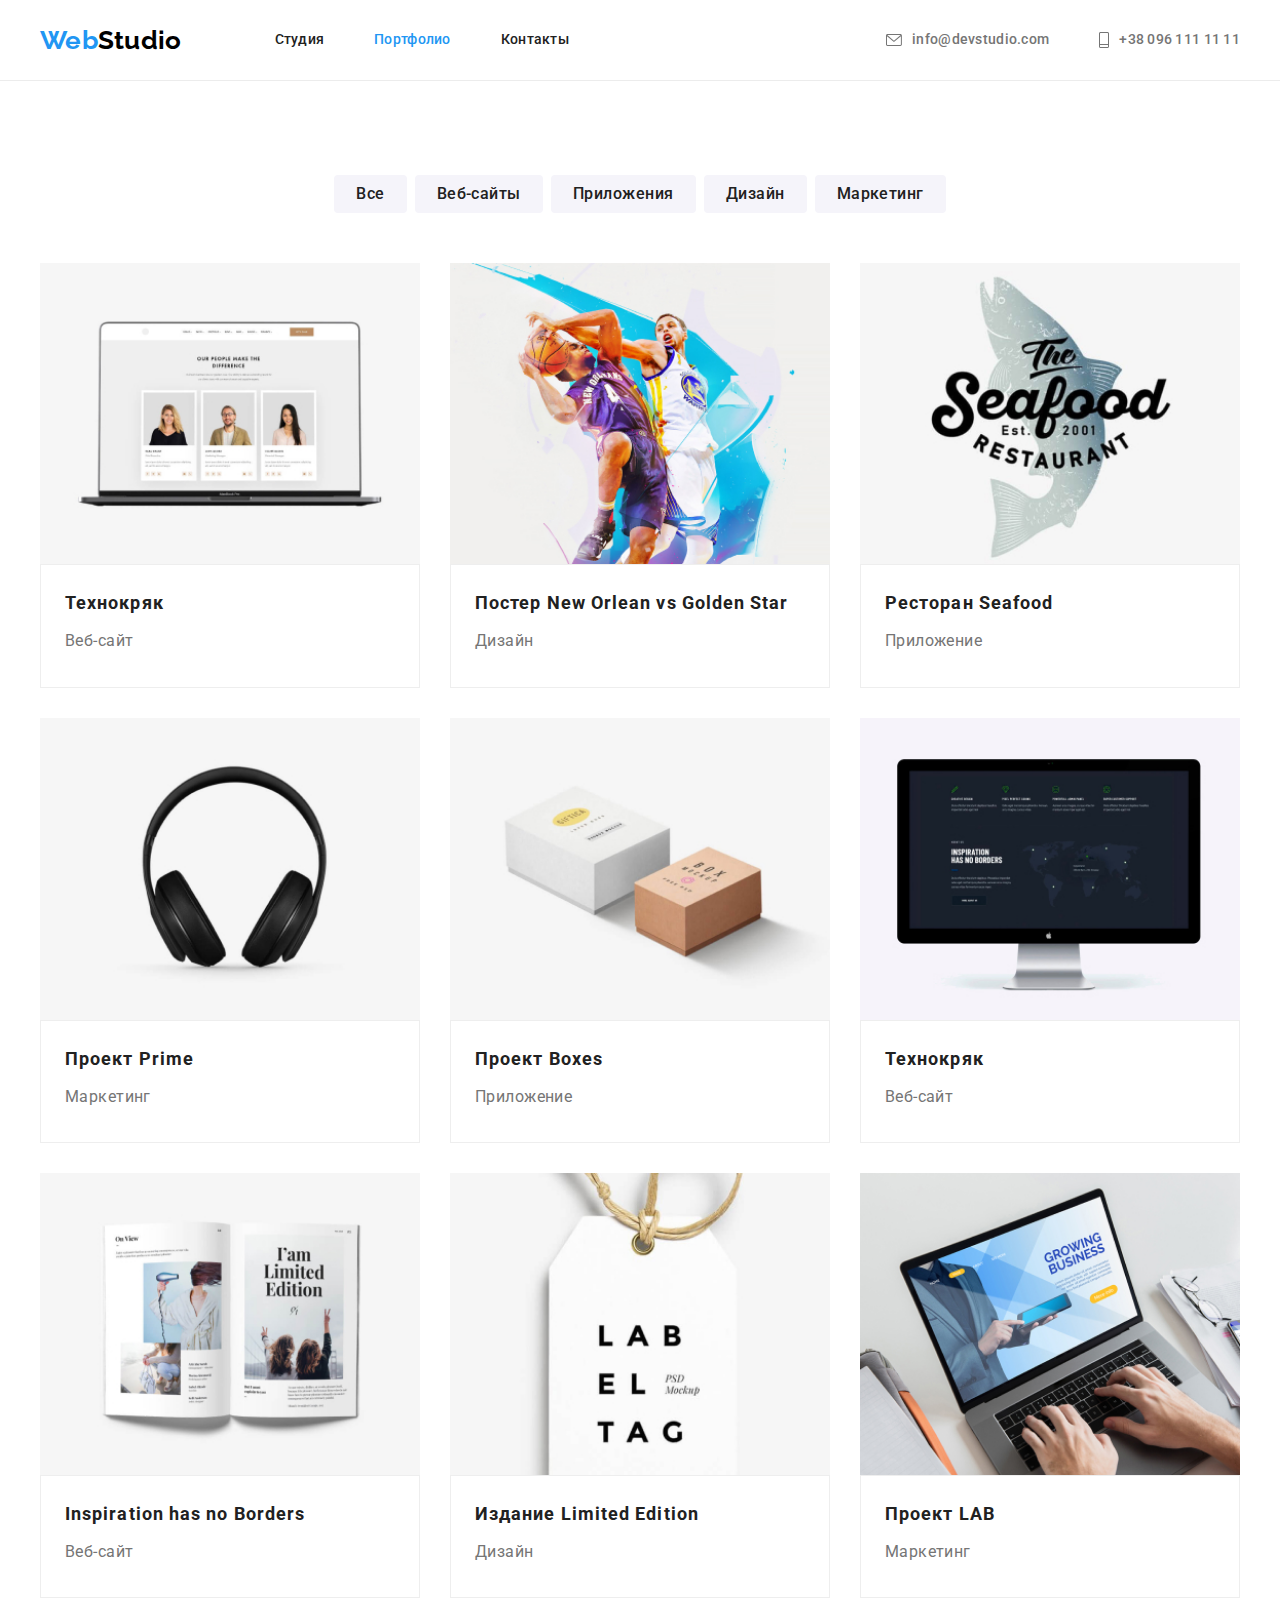
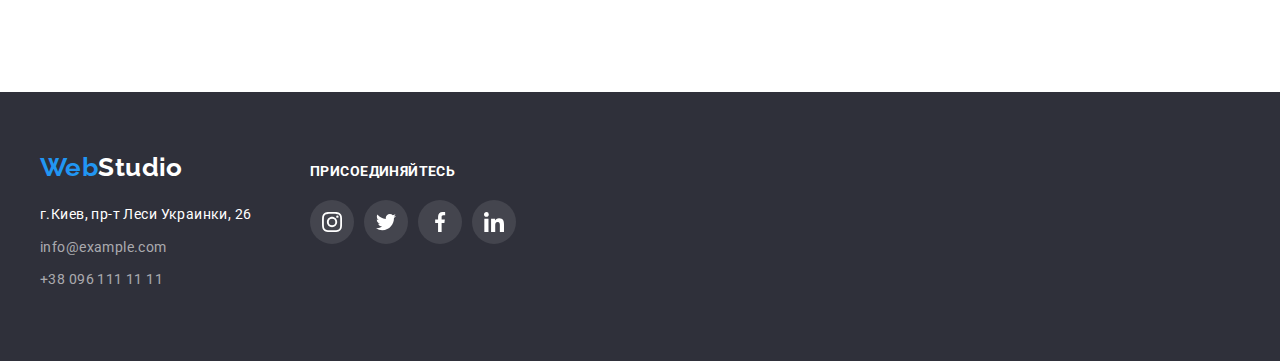
==== portfolio.html @ 2c0ff39b "Initial commit" ====
<!DOCTYPE html>
<html lang="ru">
  <head>
    <meta charset="UTF-8" />
    <meta http-equiv="X-UA-Compatible" content="IE=edge" />
    <meta name="viewport" content="width=device-width, initial-scale=1.0" />
    <title>Document</title>
    <link rel="preconnect" href="https://fonts.googleapis.com">
    <link rel="preconnect" href="https://fonts.gstatic.com" crossorigin>
    <link href="https://fonts.googleapis.com/css2?family=Montserrat:ital,wght@0,400;1,700&family=Raleway:wght@700&family=Roboto:wght@400;500;700;900&display=swap" 
    rel="stylesheet"/>
        <link rel="stylesheet" href="./css/styles.css" />
  </head>
  <body>
    <!--Секція хедер-->
    <header class="header">
      <nav class="container main-nav">
        <a class="header-logo link" href="index.html" lang="ru">
          Web<span class="header-accent link">Studio</span></a>
          <ul class="site-nav list">
            <li class="item">
            <a class="header-link link" href="index.html">Студия</a>
            </li>
            <li class="item"><a  class="header-link link current" href="portfolio.html">Портфолио</a>
            </li>
            <li class="item">
              <a class="header-link link" href="https://github.com/NataliBohat/goit-markup-hw-01.">Контакты</a>
            </li>
        </ul>
        <ul class="auth-nav list">
          <li class="item">
            <a class="header-contact link" href="mailto:info@devstudio.com">
              <svg class="header-contact-icon" width="16" height="12">
              <use href="./img/icons.svg#icon-envelope"></use>
            </svg>
            <span lang="en">info@devstudio.com</span></a>
          </li>
          <li class="item">
            <a class="header-contact link" href="tel:+38 096 111 11 11">
            <svg class="header-contact-icon" width="10" height="16">
              <use href="./img/icons.svg#icon-tel"></use>
            </svg>
            <span lang="en">+38 096 111 11 11</span>
            </a>
          </li>
        </ul>
    </nav>
    </header>
      <main>
        <section class="section">
          <div class="container">
          <h1 hidden>Основна</h1>
          <!-- Rectangle-->
            <ul class="button-item list">
            <li class="button-hero"><button type="button" class="button link">Все</button></li>
            <li class="button-hero"><button type="button" class="button link">Веб-сайты</button></li>
            <li class="button-hero"><button type="button" class="button link">Приложения</button></li>
            <li class="button-hero"><button type="button" class="button link">Дизайн</button></li>
            <li class="button-hero"><button type="button" class="button link">Маркетинг</button></li>
           </ul>
          <!--img-->
            <ul class="feature-list list">
            <li class="flex-element link">
              <a class="feature-img">
            <img src="./img/portfolio img/teh.jpg" alt="tehno" width="370" />
            <div class="feature-title">
              <h2 class="title">Технокряк</h2>
              <p class="uppertitle">Веб-сайт</p>
            </div>
            </a>
          </li>
          <li class="flex-element link">
            <a class="feature-img">
            <img src="./img/portfolio img/poster.jpg" alt="poster" width="370" />
            <div class="feature-title">
            <h2 class="title">Постер New Orlean vs Golden Star</h2>
            <p class="uppertitle">Дизайн</p>
            </div>
            </a>
          </li>
          <li class="flex-element link">
            <a class="feature-img">
            <img src="./img/portfolio img/seafood.jpg" alt="seafood" width="370" />
            <div class="feature-title">
            <h2 class="title">Ресторан Seafood</h2>
            <p class="uppertitle">Приложение</p>
            </div>
          </a>
          </li>
          <li class="flex-element link">
            <a class="feature-img">
            <img src="./img/portfolio img/prime.jpg" alt="prime" width="370" />
            <div class="feature-title">
            <h2 class="title">Проект Prime</h2>
            <p class="uppertitle">Маркетинг</p>
            </div>
            </a>
          </li>
          <li class="flex-element link">
            <a class="feature-img">
            <img src="./img/portfolio img/boxes.jpg" alt="boxes" width="370" />
            <div class="feature-title">
            <h2 class="title">Проект Boxes</h2>
            <p class="uppertitle">Приложение</p>
            </div>
            </a>
          </li>
          <li class="flex-element link">
            <a class="feature-img">
            <img src="./img/portfolio img/borders.jpg" alt="tehno" width="370" />
            <div class="feature-title">
            <h2 class="title">Технокряк</h2>
            <p class="uppertitle">Веб-сайт</p>
            </div>
            </a>
          </li>
          <li class="flex-element link">
            <a class="feature-img">
            <img src="./img/portfolio img/edition.jpg" alt="borders" width="370" />
            <div class="feature-title">
            <h2 class="title">Inspiration has no Borders</h2>
            <p class="uppertitle">Веб-сайт</p>
            </div>
            </a>
          </li>
          <li class="flex-element link">
            <a class="feature-img">
            <img src="./img/portfolio img/lab.jpg" alt="edition" width="370" />
            <div class="feature-title">
            <h2 class="title">Издание Limited Edition</h2>
            <p class="uppertitle">Дизайн</p>
            </div>
            </a>
          </li>
          <li class="flex-element link">
            <a class="feature-img">
            <img src="./img/portfolio img/busines.jpg" alt="lab" width="370" />
            <div class="feature-title">
            <h2 class="title">Проект LAB</h2>
            <p class="uppertitle">Маркетинг</p>
            </div>
            </a>
          </li>
          </ul>
        </div>
       </section>
      </main>
      <footer class="footer">
        <div class="container footer-container"> 
          <div class="footer-container-logo">
            <a
            class="header-logo link"
            href="https://github.com/NataliBohat/goit-markup-hw-01."
            lang="ru"
            >Web<span class="footer-accen link">Studio</span></a>
          <address>
            <ul class="footer-item">
              <li class="footer-list list">
                <a
                  class="footer-nav link"
                  href="https://goo.gl/maps/piqngm7oDQpEDh6u6"
                  target="_blank"
                  rel="noopener noreferrer"
                  >г.Киев, пр-т Леси Украинки, 26</a>
              </li>
              <li class="footer-list list">
                <a class="footer-contact link" href="mailto:info@devstudio.com"
                  >info@example.com</a>
              </li>
              <li class="footer-list list">
                <a class="footer-contact link" href="tel:+38 096 111 11 11"
                  >+38 096 111 11 11</a>
              </li>
            </ul>
          </address>
        </div>
          <div class="footer-container-logo">
           <span class="footer-title"><strong>присоединяйтесь</strong></span>
              <ul class="footer-main list">
                <li class="footer-main-item">
                  <a class="footer-media link"
                          href=""
                          target="_blank"
                          rel="noopeer noreferent"
                          aria-label="instagram">
                          <svg class="footert-media-icon" width="20" height="20">
                            <use href="./img/icons.svg#icon-instagram"></use>
                          </svg>
                        </a>
                </li>
                <li class="footer-main-item">
                  <a class="footer-media link"
                          href=""
                          target="_blank"
                          rel="noopeer noreferent"
                          aria-label="twitter">
                          <svg class="footert-media-icon" width="20" height="20">
                            <use href="./img/icons.svg#icon-twitter"></use>
                          </svg>
                        </a>
                </li>
                <li class="footer-main-item">
                  <a class="footer-media link"
                          href=""
                          target="_blank"
                          rel="noopeer noreferent"
                          aria-label="facebook">
                          <svg class="footert-media-icon" width="20" height="20">
                            <use href="./img/icons.svg#icon-facebook"></use>
                          </svg>
                        </a>
                </li>
                <li class="footer-main-item">
                  <a class="footer-media link"
                          href=""
                          target="_blank"
                          rel="noopeer noreferent"
                          aria-label="linkedin">
                          <svg class="footert-media-icon" width="20" height="20">
                            <use href="./img/icons.svg#icon-linkedin"></use>
                          </svg>
                        </a>
                </li>
              </ul>
            </div>
        </div>
      </footer>
  </body>
---- css/styles.css ----
:root {
  --primary-text-color: #212121;
  --secondary-text-color: #757575;
  --acsent-text-color: #2196f3;
  --slogan-text-color: #ffffff;
  --page-color: #2f303a;
  --aside-text-color: #e5e5e5;
  --box-color: #f5f4fa;
  --subtitle-text-color: #000000;
  --contact-text-color: rgba(255, 255, 255, 0.6);
  --title-hover-color: #188CE8;
  --fetcher-title-color: #EEEEEE;
  --header-border-colors: #ECECEC;
  --client-title-colors: #AFB1B8;
}
body {
  margin: 0;
  font-family: Roboto, sans-serif;
  font-size: 14px;
  background-color: var(--slogan-text-color);
  color: var(--primary-text-color);
  letter-spacing: 0.03em;
}
h1,
h2,
h3,
p,
ul{
  margin: 0;
  padding: 0;
}
img {
  display: block;
  width: 100%;
  height: auto;
}
.list {
  padding: 0;
  margin: 0;
  list-style: none;
}
.container{
  width: 1200px;
  padding-left: 15px;
  padding-right:  15px;
  margin-left: auto;
  margin-right: auto;
}
.section{
  padding-top: 94px;
  padding-bottom: 94px;
}
.main-nav{
  display: flex;
  align-items: center;
}
.link {
  text-decoration: none;
}

/*Секція хедер*/
.header {
  font-weight: 500;
  line-height: 1.14;
  letter-spacing: 0.02em;
  border-bottom: 1px solid var(--header-border-colors);
}
.site-nav{
display: flex;
margin-left: 93px;
}
.site-nav .item + .item{
  margin-left: 50px;
}
.header-link {
  display: block;
  padding-top: 32px;
  padding-bottom: 32px;
  font-weight: 500;
  font-size: 14px;
  line-height: 1.14;
  letter-spacing: 0.02em;
  color: var(--primary-text-color);
}
.current {
  color: var(--acsent-text-color);
}
.header-logo {
  font-family: "Raleway", sans-serif;
  font-weight: 700;
  font-size: 26px;
  line-height: 1.19;
  color: var(--acsent-text-color);
}
.header-link:hover,
.header-link:focus {
  color: var(--acsent-text-color);
}
.auth-nav{
  display: flex;
  margin-left: auto;
}
.auth-nav .item + .item{
  margin-left: 50px;
}
.item:hover,
.item:focus{
color: var(--acsent-text-color);
}

.header-contact {
  color: var(--secondary-text-color);
  display: flex;
  align-items: center;
}
.header-contact:hover,
.header-contact:focus {
  color: currentColor;
}
.header-accent {
  color: var(--subtitle-text-color);
}
/*icon*/
.header-contact-icon{
  display: inline-block;
  margin-right: 10px;
  background-size: contain;
  fill: currentColor; 
}
.header-contact-icon:hover,
.header-contact-icon:focus{
  fill: currentColor;
} 
/* герой*/
.hero {
padding: 200px 0;
max-width: 1600px;
height: 600px;
margin-left: auto;
margin-right: auto;
background-image:linear-gradient(rgba(47, 48, 58, 0.4), rgba(47, 48, 58, 0.4)),
 url(../img/icon/Img.jpg);
background-repeat: no-repeat;
background-position: center;
background-size: auto auto;
background-color: var(--page-color);
}
.container-hero{
  margin-left: auto;
  margin-right: auto;
  width: 700px;
  text-align: center;
}
.hero-title {
margin-bottom: 40px;
text-transform: uppercase;

font-weight: 900;
font-size: 44px;
line-height: 1.34;
letter-spacing: 0.06em;
color: var(--slogan-text-color);
}
.hero-button {
  padding: 10px 32px;
  border: none;
  border-radius: 4px;

font-family: "Roboto";
font-weight: 700;
font-size: 16px;
line-height: 1.9;
letter-spacing: 0.06em;
text-decoration: none;
text-align: center;
cursor: pointer;
color: var(--slogan-text-color);
background-color: var(--acsent-text-color);
}

.hero-button:hover,
.hero-button:focus {
background-color: var(--title-hover-color);
}
/*Секція про нас*/
.main {
padding-top: 0;
}
.content-main{
  display: flex;
  align-items: center;
}
.content-main .content-item{
   width: 270px;
}
.content-main .content-item + .content-item{
  margin-left: 30px;
}
.content-title {
  margin-top: 10px;
  line-height: 1.7;
  color: var(--secondary-text-color);
}
.content-heading {
  margin-top: 0;
  margin-bottom: 0;
  font-weight: 700;
  font-size: 14px;
  line-height: 1.14;
  letter-spacing: 0.03em;
  text-transform: uppercase;
  color: var(--primary-text-color);
}
/*icon*/
.content-media{
  display: flex;
  width: 270px;
  height: 120px;
  margin-bottom: 30px;
  align-items: center;
  justify-content: center;
  background-size: contain;
  color: var(--primary-text-color);
  background-color: var(--box-color);
}
.content-item:not(:last-child){
  margin-right: 30px;
}
 /*Чем мы занимаемся*/
.main-title {
  margin-bottom: 50px;
  font-weight: 700;
  font-size: 36px;
  line-height: 1.16;
  text-align: center;
  color: var(--primary-text-color);
}
.title-item{
  display: flex;
  align-items: center;
}
.title-img{
  width: 370px;
  margin-right:auto;
}
.title-item .title-img + .title-img{
  margin-left: 30px
}
/*Наша команда*/
.user {
  background: var(--box-color);
}
.user-item{
  display: flex;
  align-items: center;
}
.user-item .user-list-itm + .user-list-itm{
  margin-left: 30px;
}
.user-list-itm {
  text-align: center;
  width: 270px;
  margin-right: auto;
  background: var(--slogan-text-color);
  box-shadow: 0px 1px 3px rgba(0, 0, 0, 0.12), 0px 1px 1px rgba(0, 0, 0, 0.14), 0px 2px 1px rgba(0, 0, 0, 0.2);
  border-radius: 0px 0px 4px 4px;
}
.user-title {
  font-style: normal;
  font-weight: 500;
  font-size: 16px;
  line-height: 1.2;
  letter-spacing: 0.03em;
  color: var(--primary-text-color);
}
.uppertitle {
  margin-top: 10px;
  margin-bottom: 16px;
  font-size: 16px;
  line-height: 1.2;
  color: var(--secondary-text-color);
}
.main-user{
  padding-top: 30px;
  padding-bottom: 30px;
}
/* оформлення іконок */
.social-media{
  display: flex;
  justify-content: center;
}
.social-media-item:not(:last-child){
  margin-right: 10px;
}
.social-media-link{
  display: flex;
  align-items: center;
  justify-content: center;
  width: 44px;
  height: 44px;
  color: var(--client-title-colors);
  background-color: var(--slogan-text-color);
  border-radius: 50%;
}
.social-media-link:hover,
.social-media-link:focus{
  color: var(--slogan-text-color);
  background-color: var(--acsent-text-color);
}
.social-media-icon{
  fill: currentColor;
}
  /*feature*/
.feature-list{
  display: flex;
  flex-wrap: wrap;
}
.feature-list > .flex-element {
  margin-right: 30px;
  flex-basis: calc((100% - 60px) /3);
  margin-bottom: 30px;
}
.flex-element:nth-child(3n + 3){
  margin-right: 0;
}
.flex-element:nth-last-child(-n + 3){
  margin-bottom: 0;
} 
.feature-img{
  display: block;
}
.feature-img:hover,
.feature-img:focus{
  box-shadow: 0px 1px 1px rgba(0, 0, 0, 0.12), 0px 4px 4px rgba(0, 0, 0, 0.06), 1px 4px 6px rgba(0, 0, 0, 0.16);;
} 
.feature-title{
  padding: 20px 24px;
  border-width: 0 110px 370px;
  border: 1px solid var(--fetcher-title-color);
}
/*клиенты*/
.client-main{
  display: flex;
  justify-content: center;
}
.client-title{
font-weight: 700;
font-size: 36px;
line-height: 1.16;
text-align: center;
letter-spacing: 0.03em;
margin-bottom: 50px;
color: var(--primary-text-color);
}
.client-item:not(:last-child){
  margin-right: 30px;
}
.client-media{
  display: flex;
  width: 170px;
  height: 92px;
  align-items: center;
  justify-content: center;
  border-radius: 4px;
  box-sizing: border-box;
  fill: var(--client-title-colors);
  outline: 1px solid var(--client-title-colors);
}
.client-media:hover,
.client-media:focus{
  fill: var(--acsent-text-color);
  outline: 1px solid var(--acsent-text-color) ;
}

/*Footer*/
.footer {
  display: flex;
  padding-top: 60px;
  padding-bottom: 60px;
  background: var(--page-color);
}

.footer-nav {
  font-style: normal;
  line-height: 1.7;
  color: var(--slogan-text-color);
}
.footer-item{
  margin-top: 20px;
}
.footer-list:nth-child(-n + 3){
  margin-bottom: 9px;
}
.footer-contact {
  font-style: normal;
  font-size: 14px;
  line-height: 1.7;
  margin-top: 9px;
  margin-bottom: 9px;
  color: var(--contact-text-color);
}
.footer-accen {
  color: var(--slogan-text-color);
}
/*присоединяйтесь*/
.footer-container{
  display: flex;
  flex-wrap: wrap;
  align-items: baseline;
}
.footer-title{
  font-size: 14px;
  line-height: 1.14;
  letter-spacing: 0.03em;
  text-transform: uppercase;
  margin-bottom: 20px;
  color: var(--slogan-text-color) ;
}
.footer-main{
  display: flex;
  margin-top: 20px;
}
.footer-main-item:not(:last-child){
  margin-right: 10px;
}
.footer-media{
  display: flex;
  align-items: center;
  justify-content: center;
  width: 44px;
  height: 44px;
  fill:var(--slogan-text-color);
  background-color: rgba(255, 255, 255, 0.1);
  border-radius: 50%;
}
.footer-media:hover,
.footer-media:focus{
  background-color: var(--acsent-text-color);
}

.footer-container-logo {
  width: 270px;
}

.button {
  padding: 6px 22px;
  border: none;
  border-radius: 4px;
  font-family: inherit;
  font-weight: 500;
  font-size: 16px;
  line-height: 1.6;
  text-align: center;
  letter-spacing: 0.03em;
  
  color: var(--primary-text-color);
  background-color: var(--box-color);

  cursor: pointer;
}
.button-item{
  display: flex;
  justify-content: center;
  margin-left: auto;
  padding-bottom: 50px;
}
.button-hero{
  text-align: center;
}
.button-item .button-hero + .button-hero{
  margin-left: 8px; 
}
.button:hover,
.button:focus {
  background-color: var(--acsent-text-color);
  color: var(--slogan-text-color);
  box-shadow: 0px 3px 1px rgba(0, 0, 0, 0.1), 0px 1px 2px rgba(0, 0, 0, 0.08), 0px 2px 2px rgba(0, 0, 0, 0.12);
}

/* img */
.title {
  font-family: "Roboto";
  font-style: normal;
  font-weight: 700;
  font-size: 18px;
  line-height: 2;
  letter-spacing: 0.06em;
  color: var(--primary-text-color);
}
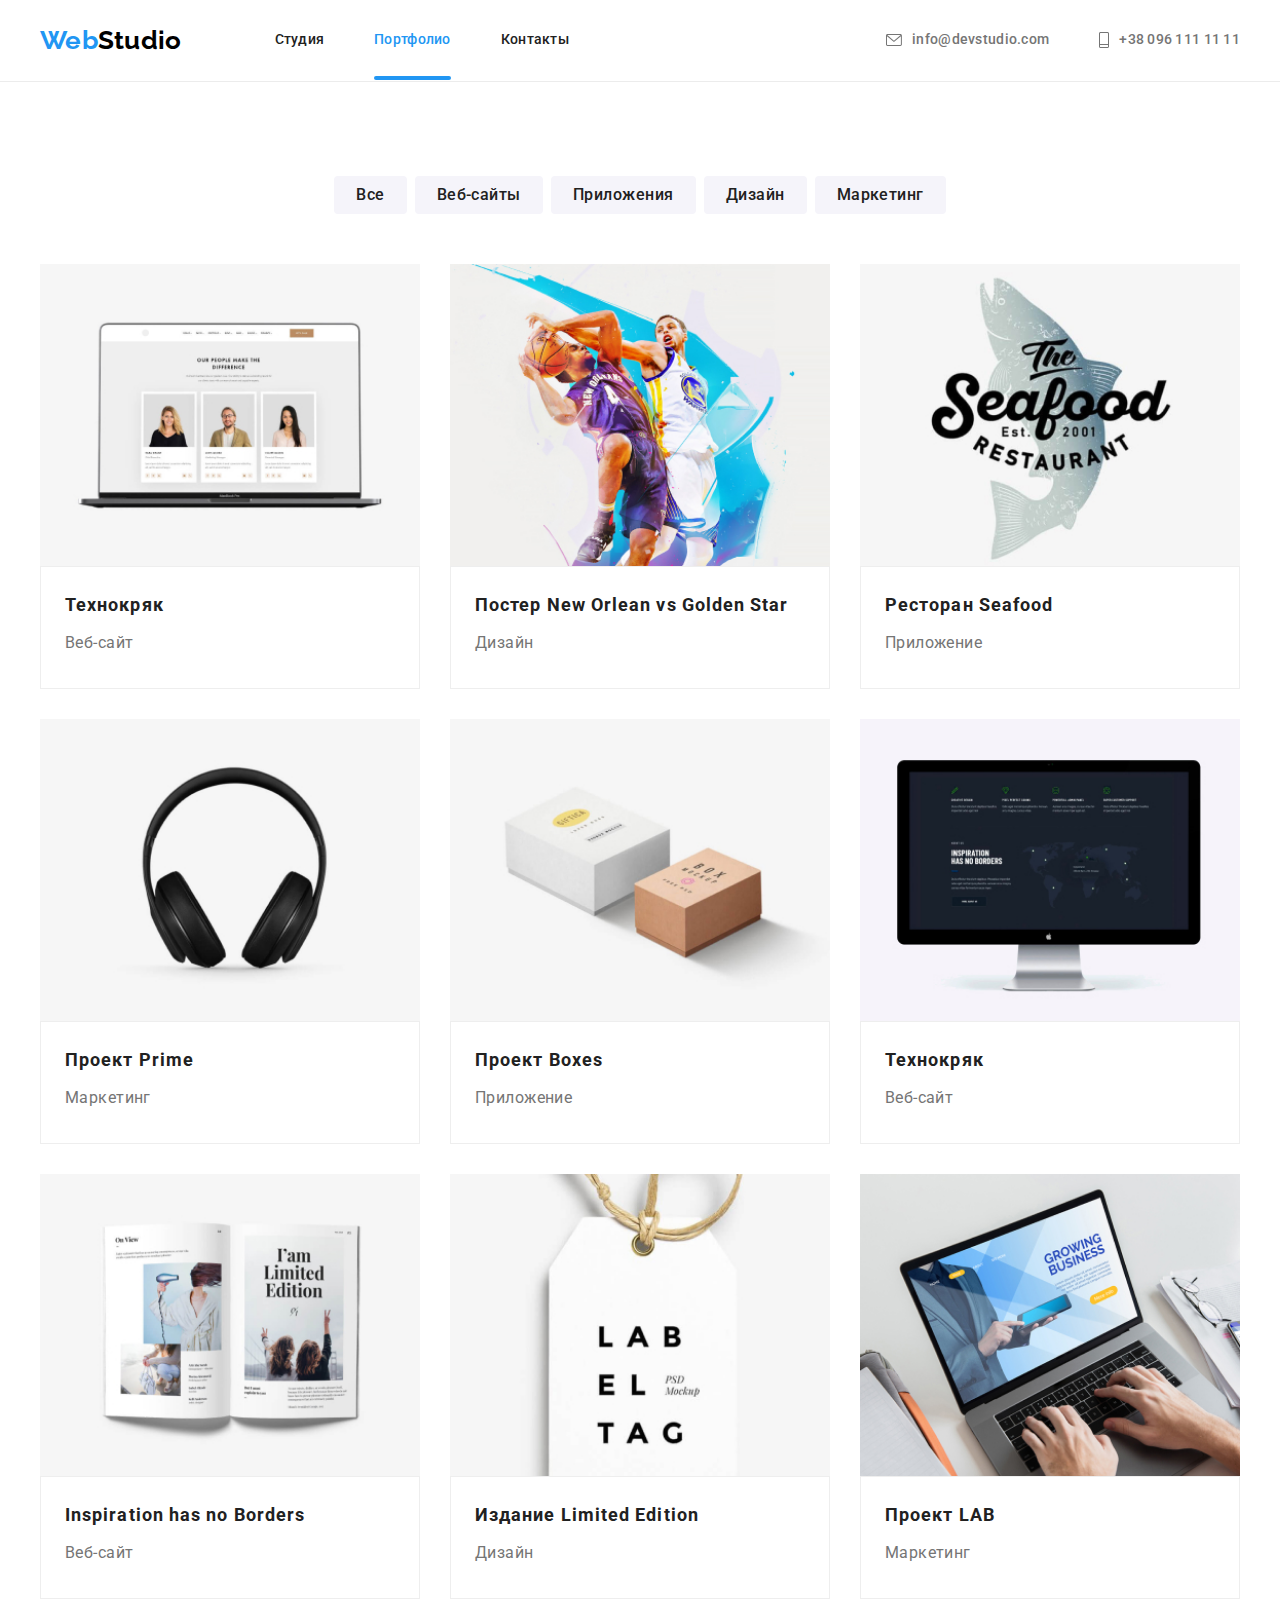
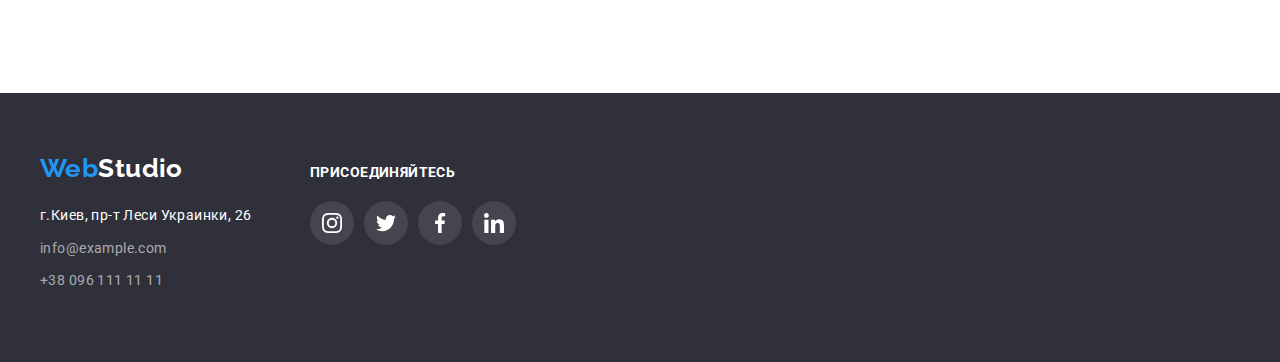
==== commit 0dee14aa: "модальне вікно" ====
--- a/portfolio.html
+++ b/portfolio.html
@@ -60,15 +60,15 @@
            </ul>
           <!--img-->
             <ul class="feature-list list">
-            <li class="flex-element link">
-              <a class="feature-img">
-            <img src="./img/portfolio img/teh.jpg" alt="tehno" width="370" />
-            <div class="feature-title">
-              <h2 class="title">Технокряк</h2>
-              <p class="uppertitle">Веб-сайт</p>
-            </div>
-            </a>
-          </li>
+                <li class="flex-element link">
+                  <a class="feature-img">
+                  <img src="./img/portfolio img/teh.jpg" alt="tehno" width="370" />
+                <div class="feature-title">
+                  <h2 class="title">Технокряк</h2>
+                  <p class="uppertitle">Веб-сайт</p>
+                </div>
+                  </a>
+              </li>
           <li class="flex-element link">
             <a class="feature-img">
             <img src="./img/portfolio img/poster.jpg" alt="poster" width="370" />
--- a/css/styles.css
+++ b/css/styles.css
@@ -13,6 +13,11 @@
   --header-border-colors: #ECECEC;
   --client-title-colors: #AFB1B8;
 }
+/* 
+*{
+  outline: 1px solid red;
+} */
+
 body {
   margin: 0;
   font-family: Roboto, sans-serif;
@@ -57,9 +62,59 @@
 .link {
   text-decoration: none;
 }
+/*модальне вікно*/
+.backdrop{
+  position: fixed;
+  top:0;
+  left:0;
+
+  width: 100%;
+  height: 100%;
+  background-color: rgba(0, 0, 0, 0.2);
+  
+  opacity: 1;
+  transition: opacity 250ms cubic-bezier(0.4, 0, 0.2, 1);
+}
+.backdrop.is-hidden{
+  opacity: 0;
+  pointer-events: none;
+}
+.backdrop.is-hidden .modal{
+  transform: translate(-50%, -50%) scale(0.9);
+}
+.modal{
+  position: absolute;
+  top: 50%;
+  left: 50%;
+
+  min-height: 581px;
+  min-width: 528px;
+
+  transform: translate(-50%, -50%) scale(1);
+  transition: transform 250ms cubic-bezier(0.4, 0, 0.2, 1);
+
+  background-color: var(--slogan-text-color);
+}
+.button-close{
+  position: absolute;
+  right: 8px;
+  top: 8px;
+
+  display: flex;
+  align-items: center;
+  justify-content: center;
+  width: 30px;
+  height: 30px;
+
+  border-radius: 50%;
+  border: 1px solid rgba(0, 0, 0, 0.1);
+
+  background-color: var(--slogan-text-color);
+}
 
 /*Секція хедер*/
 .header {
+  min-height: 81px;
   font-weight: 500;
   line-height: 1.14;
   letter-spacing: 0.02em;
@@ -72,8 +127,9 @@
 .site-nav .item + .item{
   margin-left: 50px;
 }
-.header-link {
+.header-link{
   display: block;
+  position: relative;
   padding-top: 32px;
   padding-bottom: 32px;
   font-weight: 500;
@@ -82,9 +138,22 @@
   letter-spacing: 0.02em;
   color: var(--primary-text-color);
 }
-.current {
+.current::after {
+  position: absolute;
+  bottom: 0;
+
+  display: block;
+  width: 100%;
+  height: 4px;
+
+  content: "";
+
+  border-radius: 2px;
+  background-color: var(--acsent-text-color);
+}
+ .current {
   color: var(--acsent-text-color);
-}
+} 
 .header-logo {
   font-family: "Raleway", sans-serif;
   font-weight: 700;
@@ -243,7 +312,39 @@
   width: 370px;
   margin-right:auto;
 }
-.title-item .title-img + .title-img{
+.title-thumb{
+  position: relative;
+}
+.title-thumb::before{
+display: inline-block;
+position: absolute;
+content: "";
+width: 370px;
+height: 70px;
+bottom: 0;
+left: 0;
+background-color: rgba(47, 48, 58, 0.8);
+opacity: 1;
+}
+/* .title-thumb:hover::before{
+  opacity: 1;
+}  */
+.main-action{
+  position: absolute;
+  bottom: 27px;
+  left: 82px;;
+  display: flex;
+
+ font-weight: 700;
+ font-size: 14px;
+ line-height: 1.14;
+ text-align: center;
+ letter-spacing: 0.03em;
+ text-transform: uppercase;
+
+ color: var(--slogan-text-color);
+}
+.title-item .title-thumb + .title-thumb{
   margin-left: 30px
 }
 /*Наша команда*/
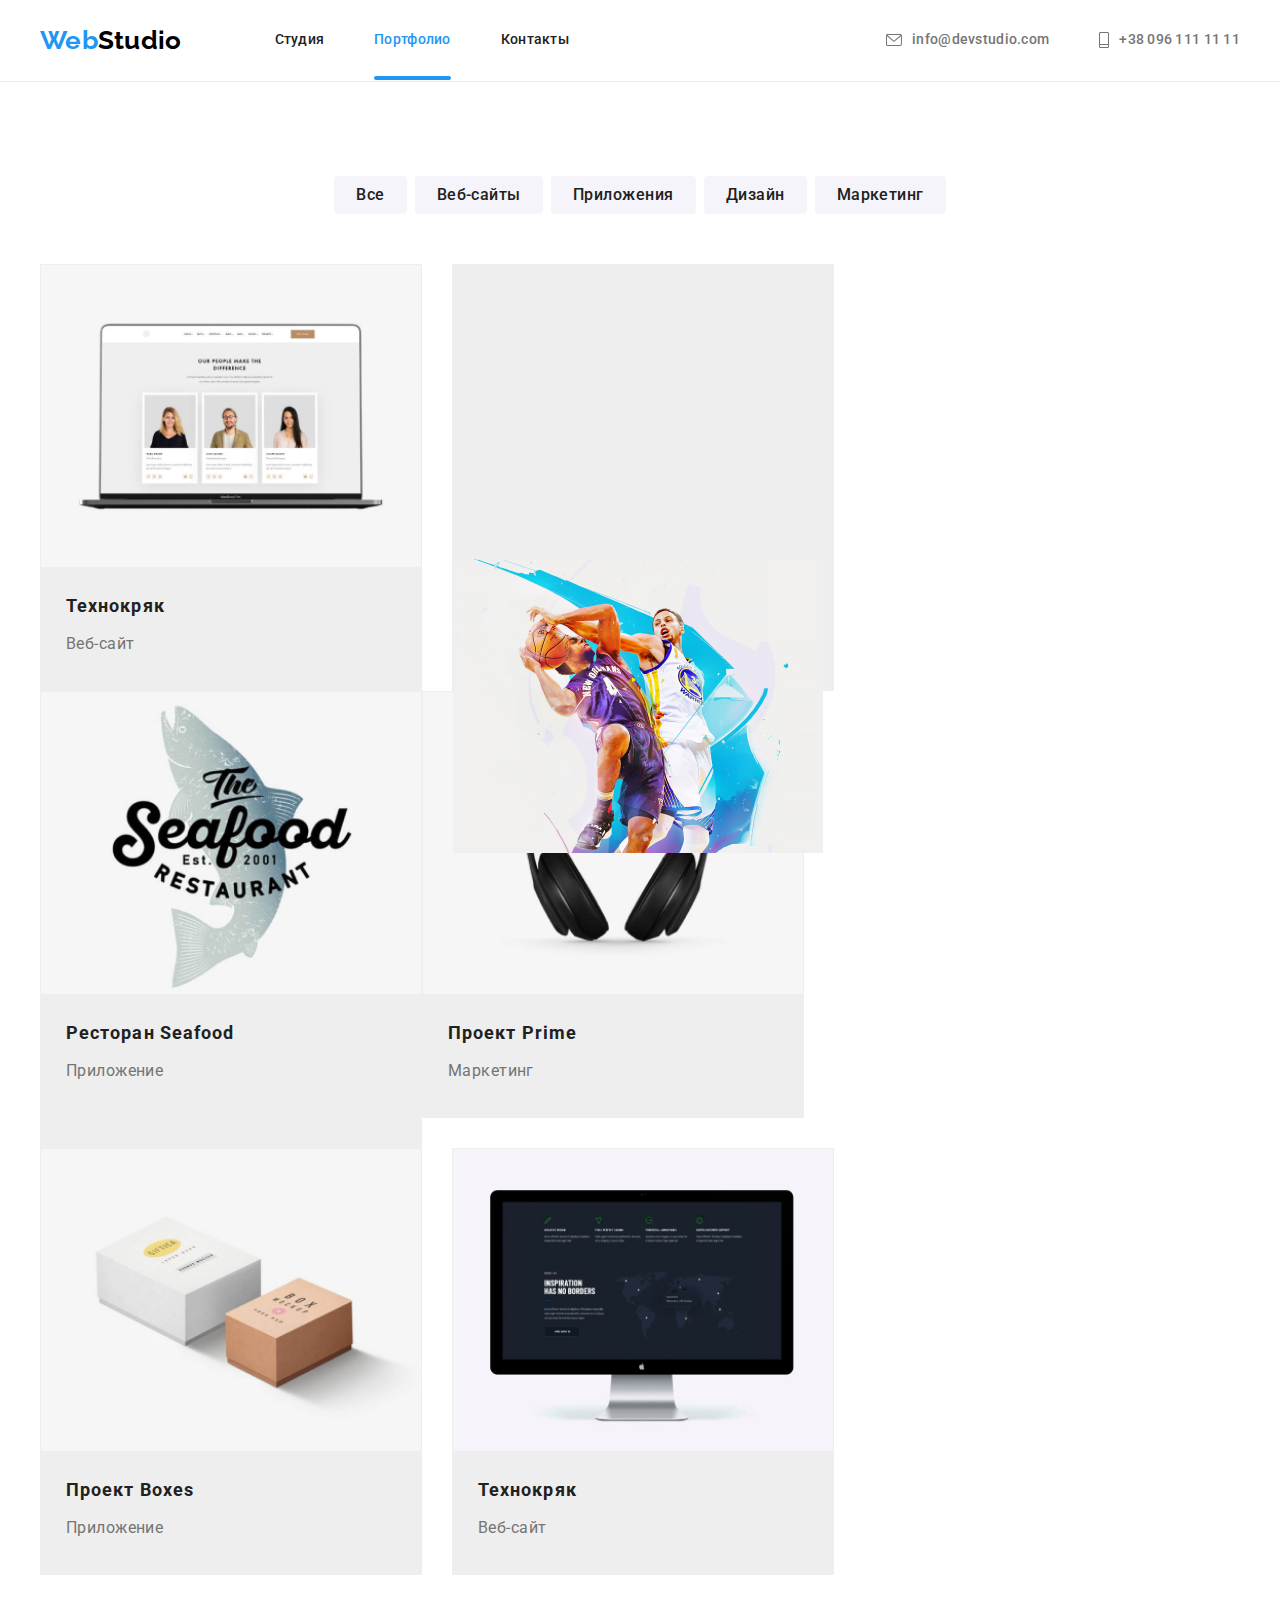
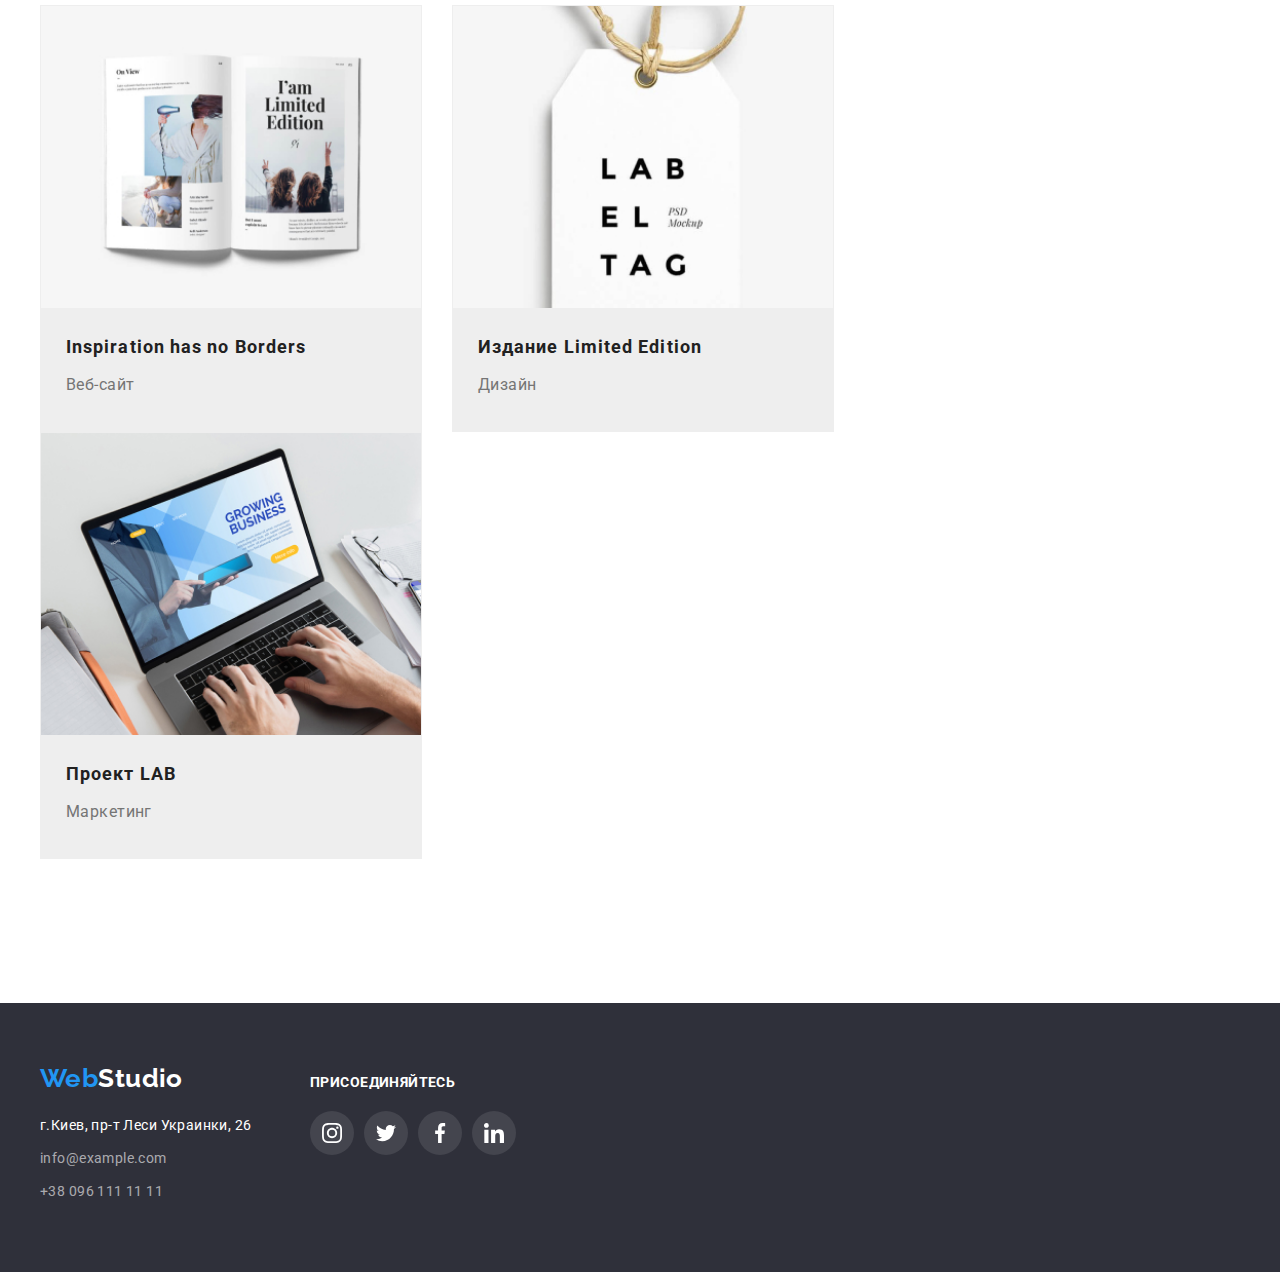
==== commit 683491e0: "портфоліо" ====
--- a/portfolio.html
+++ b/portfolio.html
@@ -69,15 +69,21 @@
                 </div>
                   </a>
               </li>
-          <li class="flex-element link">
-            <a class="feature-img">
-            <img src="./img/portfolio img/poster.jpg" alt="poster" width="370" />
-            <div class="feature-title">
-            <h2 class="title">Постер New Orlean vs Golden Star</h2>
-            <p class="uppertitle">Дизайн</p>
-            </div>
-            </a>
-          </li>
+                <li class="flex-element link">
+                <a class="feature-img">
+                    <div class="feature-overlay">
+                      <p class="feature-tim">Ресурс предлагает комплексные предложения с разным уровнем функционала и сервисов. 
+                        Все это позволит посетителю получить исчерпывающие сведения о компании или частном лице.
+                      </p>
+                    <img src="./img/portfolio img/poster.jpg" alt="poster" width="370" />
+              
+                   </div>
+                <div class="feature-title">
+                <h2 class="title">Постер New Orlean vs Golden Star</h2>
+                <p class="uppertitle">Дизайн</p>
+                </div>
+                </a>
+              </li>
           <li class="flex-element link">
             <a class="feature-img">
             <img src="./img/portfolio img/seafood.jpg" alt="seafood" width="370" />
--- a/css/styles.css
+++ b/css/styles.css
@@ -71,7 +71,7 @@
   width: 100%;
   height: 100%;
   background-color: rgba(0, 0, 0, 0.2);
-  
+
   opacity: 1;
   transition: opacity 250ms cubic-bezier(0.4, 0, 0.2, 1);
 }
@@ -415,6 +415,8 @@
 .feature-list{
   display: flex;
   flex-wrap: wrap;
+  
+  margin-bottom: 50px;
 }
 .feature-list > .flex-element {
   margin-right: 30px;
@@ -438,6 +440,75 @@
   padding: 20px 24px;
   border-width: 0 110px 370px;
   border: 1px solid var(--fetcher-title-color);
+}
+
+.flex-element {
+  display: block;
+  background-color: #EEEEEE;
+  border: 1px solid #EEEEEE;
+}
+      
+.flex-element:nth-child(3n) {
+  margin-right: 0px;
+}
+.flex-element:nth-child(-n+3) {
+  margin-bottom: 0px;
+}
+.feature-img {
+  display: block;
+  text-decoration: none;
+
+  transition-property: box-shadow;
+  transition-duration: 250ms;
+  transition-timing-function: cubic-bezier(0.4, 0, 0.2, 1);
+
+  color: var(--primary-text-color);
+ }
+.feature-img:hover, 
+.feature-img:focus {
+  box-shadow: 0px 1px 1px rgba(0, 0, 0, 0.12), 0px 4px 4px rgba(0, 0, 0, 0.06), 1px 4px 6px rgba(0, 0, 0, 0.16);
+}
+.feature-img:hover .feature-tim,
+.feature-img:focus .feature-tim{
+transform: translateY(0%);
+}
+.feature-overlay{
+  position: relative;
+  overflow: hidden;
+  top: 0;
+  left: 0;
+
+  width: 370px;
+  height: 294px;
+
+  transform: translateY(100%);
+  transition: transform 250ms cubic-bezier(0.4, 0, 0.2, 1);
+  background-color: tomato;
+}
+.feature-tim{
+  position: absolute;
+  width: 322px;
+  height: 168px;
+  top: 0;
+  left: 0;
+ 
+  display: flex;
+  align-items: center;
+  justify-content: center;
+
+ font-weight: 400;
+ font-size: 18px;
+ line-height: 1.5;
+ letter-spacing: 0.03em;
+ padding: 63px 24px 63px 24px;
+
+ text-shadow: 0px 4px 4px rgba(0, 0, 0, 0.25);
+ color: var(--slogan-text-color);
+
+ transform: translateY(100%);
+ transition-property: transform;
+ transition-duration: 250ms;
+ transition-timing-function: cubic-bezier(0.4, 0, 0.2, 1);
 }
 /*клиенты*/
 .client-main{
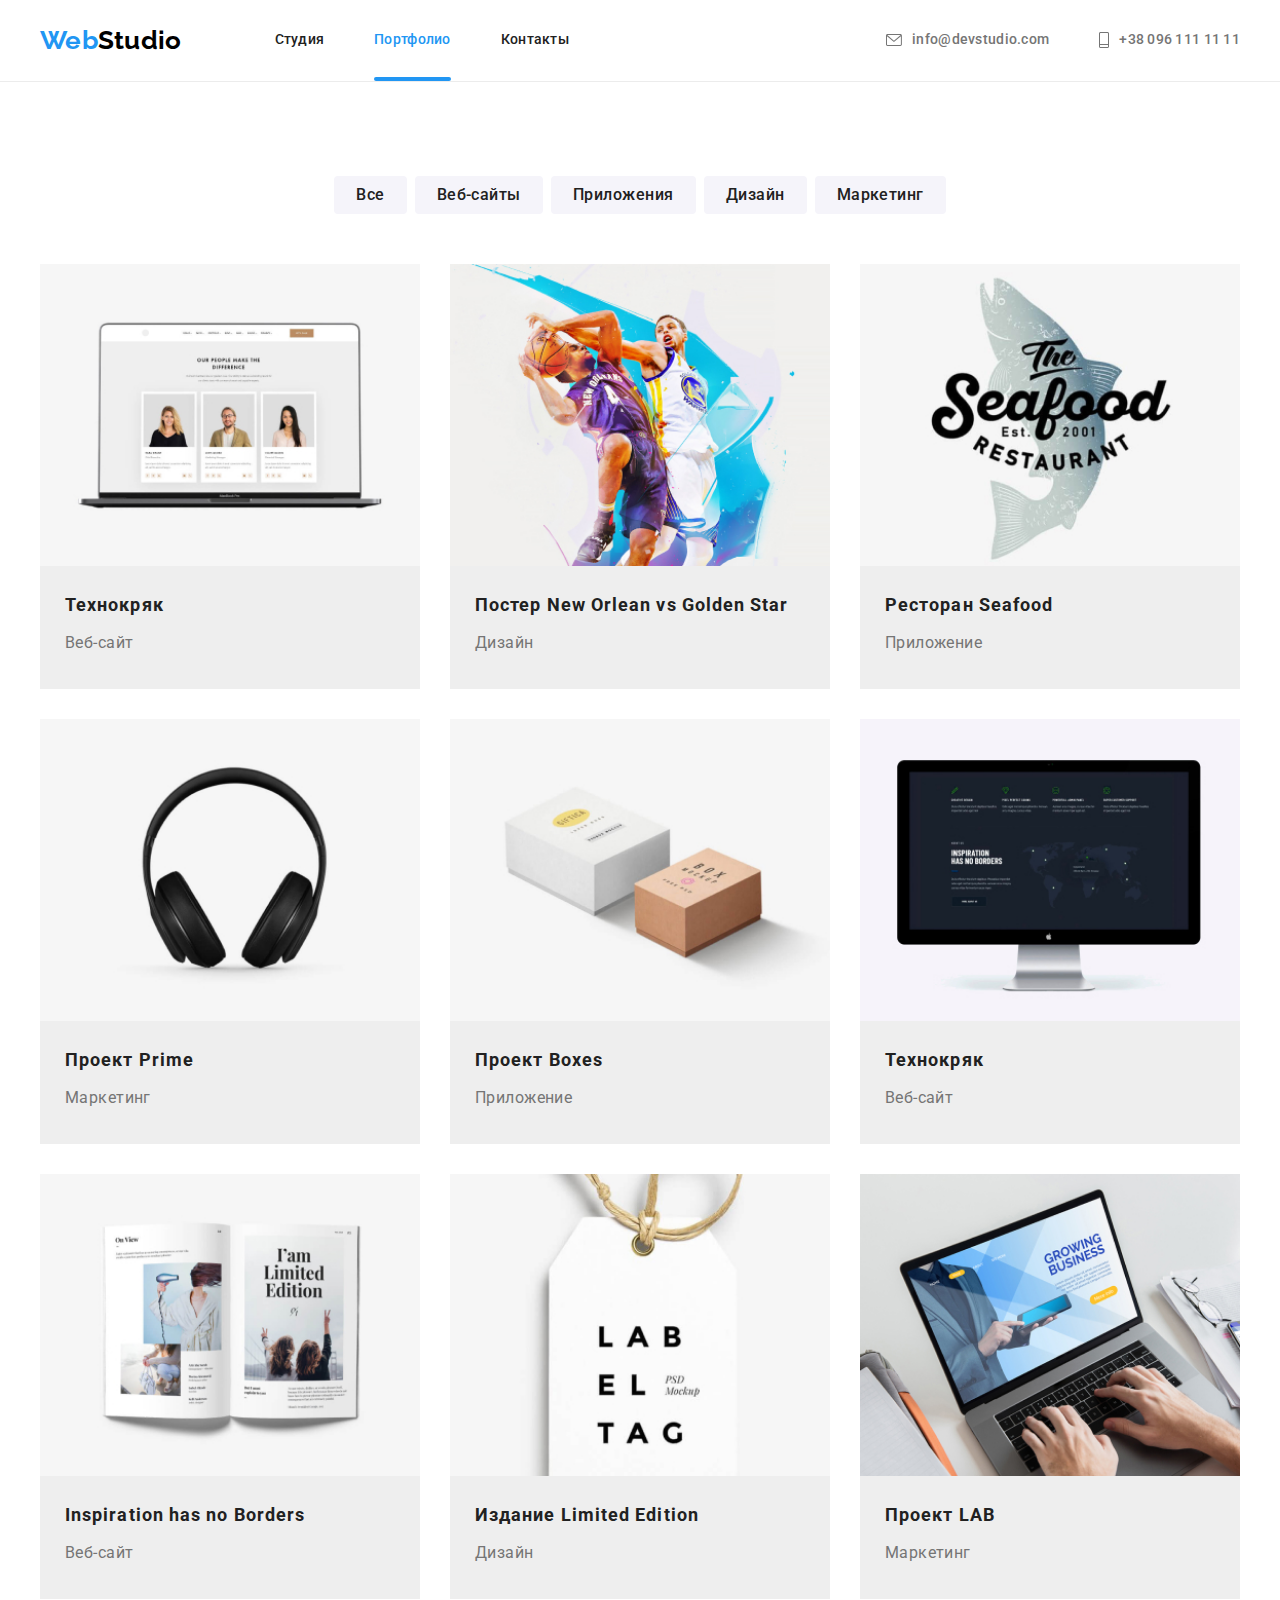
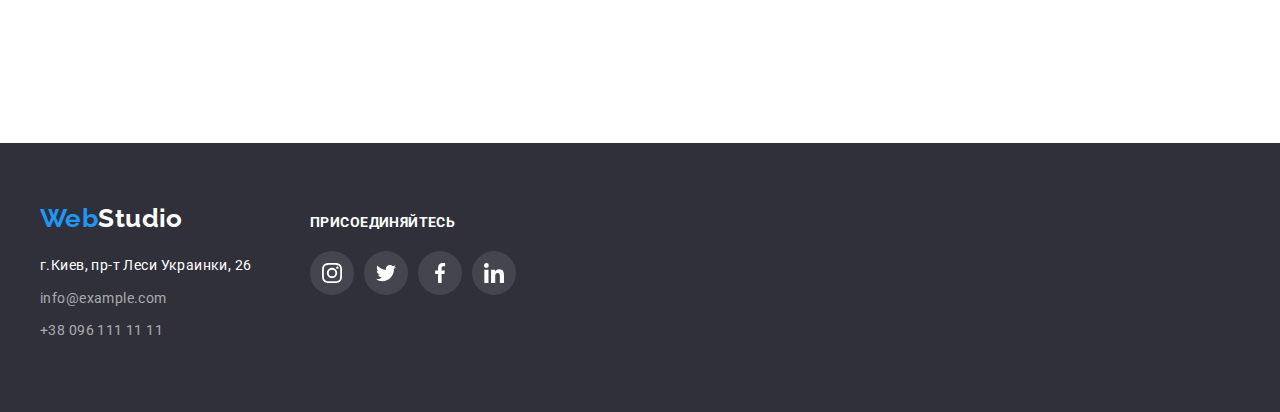
==== commit 7e9a47cc: "портфоліо" ====
--- a/portfolio.html
+++ b/portfolio.html
@@ -5,160 +5,293 @@
     <meta http-equiv="X-UA-Compatible" content="IE=edge" />
     <meta name="viewport" content="width=device-width, initial-scale=1.0" />
     <title>Document</title>
-    <link rel="preconnect" href="https://fonts.googleapis.com">
-    <link rel="preconnect" href="https://fonts.gstatic.com" crossorigin>
-    <link href="https://fonts.googleapis.com/css2?family=Montserrat:ital,wght@0,400;1,700&family=Raleway:wght@700&family=Roboto:wght@400;500;700;900&display=swap" 
-    rel="stylesheet"/>
-        <link rel="stylesheet" href="./css/styles.css" />
+    <link rel="preconnect" href="https://fonts.googleapis.com" />
+    <link rel="preconnect" href="https://fonts.gstatic.com" crossorigin />
+    <link
+      href="https://fonts.googleapis.com/css2?family=Montserrat:ital,wght@0,400;1,700&family=Raleway:wght@700&family=Roboto:wght@400;500;700;900&display=swap"
+      rel="stylesheet"
+    />
+    <link rel="stylesheet" href="./css/styles.css" />
   </head>
   <body>
     <!--Секція хедер-->
     <header class="header">
       <nav class="container main-nav">
         <a class="header-logo link" href="index.html" lang="ru">
-          Web<span class="header-accent link">Studio</span></a>
-          <ul class="site-nav list">
-            <li class="item">
+          Web<span class="header-accent link">Studio</span></a
+        >
+        <ul class="site-nav list">
+          <li class="item">
             <a class="header-link link" href="index.html">Студия</a>
-            </li>
-            <li class="item"><a  class="header-link link current" href="portfolio.html">Портфолио</a>
-            </li>
-            <li class="item">
-              <a class="header-link link" href="https://github.com/NataliBohat/goit-markup-hw-01.">Контакты</a>
-            </li>
+          </li>
+          <li class="item">
+            <a class="header-link link current" href="portfolio.html"
+              >Портфолио</a
+            >
+          </li>
+          <li class="item">
+            <a
+              class="header-link link"
+              href="https://github.com/NataliBohat/goit-markup-hw-01."
+              >Контакты</a
+            >
+          </li>
         </ul>
         <ul class="auth-nav list">
           <li class="item">
             <a class="header-contact link" href="mailto:info@devstudio.com">
               <svg class="header-contact-icon" width="16" height="12">
-              <use href="./img/icons.svg#icon-envelope"></use>
-            </svg>
-            <span lang="en">info@devstudio.com</span></a>
+                <use href="./img/icons.svg#icon-envelope"></use>
+              </svg>
+              <span lang="en">info@devstudio.com</span></a
+            >
           </li>
           <li class="item">
             <a class="header-contact link" href="tel:+38 096 111 11 11">
-            <svg class="header-contact-icon" width="10" height="16">
-              <use href="./img/icons.svg#icon-tel"></use>
-            </svg>
-            <span lang="en">+38 096 111 11 11</span>
+              <svg class="header-contact-icon" width="10" height="16">
+                <use href="./img/icons.svg#icon-tel"></use>
+              </svg>
+              <span lang="en">+38 096 111 11 11</span>
             </a>
           </li>
         </ul>
-    </nav>
+      </nav>
     </header>
-      <main>
-        <section class="section">
-          <div class="container">
+    <main>
+      <section class="section">
+        <div class="container">
           <h1 hidden>Основна</h1>
           <!-- Rectangle-->
-            <ul class="button-item list">
-            <li class="button-hero"><button type="button" class="button link">Все</button></li>
-            <li class="button-hero"><button type="button" class="button link">Веб-сайты</button></li>
-            <li class="button-hero"><button type="button" class="button link">Приложения</button></li>
-            <li class="button-hero"><button type="button" class="button link">Дизайн</button></li>
-            <li class="button-hero"><button type="button" class="button link">Маркетинг</button></li>
-           </ul>
+          <ul class="button-item list">
+            <li class="button-hero">
+              <button type="button" class="button link">Все</button>
+            </li>
+            <li class="button-hero">
+              <button type="button" class="button link">Веб-сайты</button>
+            </li>
+            <li class="button-hero">
+              <button type="button" class="button link">Приложения</button>
+            </li>
+            <li class="button-hero">
+              <button type="button" class="button link">Дизайн</button>
+            </li>
+            <li class="button-hero">
+              <button type="button" class="button link">Маркетинг</button>
+            </li>
+          </ul>
           <!--img-->
-            <ul class="feature-list list">
-                <li class="flex-element link">
-                  <a class="feature-img">
-                  <img src="./img/portfolio img/teh.jpg" alt="tehno" width="370" />
+          <ul class="feature-list list">
+            <li class="flex-element link">
+              <a class="feature-img">
+                <div class="feature-overlay">
+                  <img
+                  src="./img/portfolio img/teh.jpg"
+                  alt="tehno"
+                  width="370"
+                />
+                <div class="feature-tim">
+                  <p class="feature-upertitle">
+                  Ресурс предлагает комплексные предложения с разным уровнем
+                  функционала и сервисов. Все это позволит посетителю получить
+                  исчерпывающие сведения о компании или частном лице.
+                </p>
+              </div>
+            </div>
                 <div class="feature-title">
                   <h2 class="title">Технокряк</h2>
                   <p class="uppertitle">Веб-сайт</p>
                 </div>
-                  </a>
-              </li>
-                <li class="flex-element link">
-                <a class="feature-img">
-                    <div class="feature-overlay">
-                      <p class="feature-tim">Ресурс предлагает комплексные предложения с разным уровнем функционала и сервисов. 
-                        Все это позволит посетителю получить исчерпывающие сведения о компании или частном лице.
-                      </p>
-                    <img src="./img/portfolio img/poster.jpg" alt="poster" width="370" />
-              
-                   </div>
-                <div class="feature-title">
-                <h2 class="title">Постер New Orlean vs Golden Star</h2>
-                <p class="uppertitle">Дизайн</p>
-                </div>
-                </a>
-              </li>
-          <li class="flex-element link">
-            <a class="feature-img">
-            <img src="./img/portfolio img/seafood.jpg" alt="seafood" width="370" />
-            <div class="feature-title">
-            <h2 class="title">Ресторан Seafood</h2>
-            <p class="uppertitle">Приложение</p>
-            </div>
-          </a>
-          </li>
-          <li class="flex-element link">
-            <a class="feature-img">
-            <img src="./img/portfolio img/prime.jpg" alt="prime" width="370" />
-            <div class="feature-title">
-            <h2 class="title">Проект Prime</h2>
-            <p class="uppertitle">Маркетинг</p>
-            </div>
-            </a>
-          </li>
-          <li class="flex-element link">
-            <a class="feature-img">
-            <img src="./img/portfolio img/boxes.jpg" alt="boxes" width="370" />
-            <div class="feature-title">
-            <h2 class="title">Проект Boxes</h2>
-            <p class="uppertitle">Приложение</p>
-            </div>
-            </a>
-          </li>
-          <li class="flex-element link">
-            <a class="feature-img">
-            <img src="./img/portfolio img/borders.jpg" alt="tehno" width="370" />
-            <div class="feature-title">
-            <h2 class="title">Технокряк</h2>
-            <p class="uppertitle">Веб-сайт</p>
-            </div>
-            </a>
-          </li>
-          <li class="flex-element link">
-            <a class="feature-img">
-            <img src="./img/portfolio img/edition.jpg" alt="borders" width="370" />
-            <div class="feature-title">
-            <h2 class="title">Inspiration has no Borders</h2>
-            <p class="uppertitle">Веб-сайт</p>
-            </div>
-            </a>
-          </li>
-          <li class="flex-element link">
-            <a class="feature-img">
-            <img src="./img/portfolio img/lab.jpg" alt="edition" width="370" />
-            <div class="feature-title">
-            <h2 class="title">Издание Limited Edition</h2>
-            <p class="uppertitle">Дизайн</p>
-            </div>
-            </a>
-          </li>
-          <li class="flex-element link">
-            <a class="feature-img">
-            <img src="./img/portfolio img/busines.jpg" alt="lab" width="370" />
-            <div class="feature-title">
-            <h2 class="title">Проект LAB</h2>
-            <p class="uppertitle">Маркетинг</p>
-            </div>
-            </a>
-          </li>
+              </a>
+            </li>
+            <li class="flex-element">
+              <a class="feature-img  link">
+                <div class="feature-overlay">
+                  <img
+                    src="./img/portfolio img/poster.jpg"
+                    alt="poster"
+                    width="370"
+                  />
+                  <div class="feature-tim">
+                    <p class="feature-upertitle">
+                      Ресурс предлагает комплексные предложения с разным уровнем
+                      функционала и сервисов. Все это позволит посетителю получить
+                      исчерпывающие сведения о компании или частном лице.
+                    </p>
+                  </div>
+                </div>
+                <div class="feature-title">
+                  <h2 class="title">Постер New Orlean vs Golden Star</h2>
+                  <p class="uppertitle">Дизайн</p>
+                </div>
+              </a>
+            </li>
+            <li class="flex-element">
+              <a class="feature-img link">
+                <div class="feature-overlay">
+                  <img
+                  src="./img/portfolio img/seafood.jpg"
+                  alt="seafood"
+                  width="370"
+                />
+                <div class="feature-tim">
+                  <p class="feature-upertitle">
+                    Ресурс предлагает комплексные предложения с разным уровнем
+                    функционала и сервисов. Все это позволит посетителю получить
+                    исчерпывающие сведения о компании или частном лице.
+                  </p>
+                </div>
+              </div>
+                <div class="feature-title">
+                  <h2 class="title">Ресторан Seafood</h2>
+                  <p class="uppertitle">Приложение</p>
+                </div>
+              </a>
+            </li>
+            <li class="flex-element">
+              <a class="feature-img link">
+                <div class="feature-overlay">
+                  <img
+                  src="./img/portfolio img/prime.jpg"
+                  alt="prime"
+                  width="370"
+                />
+                <div class="feature-tim">
+                  <p class="feature-upertitle">
+                    Ресурс предлагает комплексные предложения с разным уровнем
+                    функционала и сервисов. Все это позволит посетителю получить
+                    исчерпывающие сведения о компании или частном лице.
+                  </p>
+                </div>
+              </div>
+                <div class="feature-title">
+                  <h2 class="title">Проект Prime</h2>
+                  <p class="uppertitle">Маркетинг</p>
+                </div>
+              </a>
+            </li>
+            <li class="flex-element">
+              <a class="feature-img link">
+                <div class="feature-overlay">
+                  <img
+                  src="./img/portfolio img/boxes.jpg"
+                  alt="boxes"
+                  width="370"
+                />
+                <div class="feature-tim">
+                  <p class="feature-upertitle">
+                    Ресурс предлагает комплексные предложения с разным уровнем
+                    функционала и сервисов. Все это позволит посетителю получить
+                    исчерпывающие сведения о компании или частном лице.
+                  </p>
+                </div>
+              </div>
+               <div class="feature-title">
+                  <h2 class="title">Проект Boxes</h2>
+                  <p class="uppertitle">Приложение</p>
+                </div>
+              </a>
+            </li>
+            <li class="flex-element">
+              <a class="feature-img link">
+                <div class="feature-overlay">
+                  <img
+                  src="./img/portfolio img/borders.jpg"
+                  alt="tehno"
+                  width="370"
+                />
+                <div class="feature-tim">
+                  <p class="feature-upertitle">
+                    Ресурс предлагает комплексные предложения с разным уровнем
+                    функционала и сервисов. Все это позволит посетителю получить
+                    исчерпывающие сведения о компании или частном лице.
+                  </p>
+                </div>
+              </div>
+                <div class="feature-title">
+                  <h2 class="title">Технокряк</h2>
+                  <p class="uppertitle">Веб-сайт</p>
+                </div>
+              </a>
+            </li>
+            <li class="flex-element">
+              <a class="feature-img link">
+                <div class="feature-overlay">
+                  <img
+                  src="./img/portfolio img/edition.jpg"
+                  alt="borders"
+                  width="370"
+                />
+                <div class="feature-tim">
+                  <p class="feature-upertitle">
+                    Ресурс предлагает комплексные предложения с разным уровнем
+                    функционала и сервисов. Все это позволит посетителю получить
+                    исчерпывающие сведения о компании или частном лице.
+                  </p>
+                </div>
+              </div>
+                <div class="feature-title">
+                  <h2 class="title">Inspiration has no Borders</h2>
+                  <p class="uppertitle">Веб-сайт</p>
+                </div>
+              </a>
+            </li>
+            <li class="flex-element">
+              <a class="feature-img link">
+                <div class="feature-overlay">
+                  <img
+                  src="./img/portfolio img/lab.jpg"
+                  alt="edition"
+                  width="370"
+                />
+                <div class="feature-tim">
+                  <p class="feature-upertitle">
+                    Ресурс предлагает комплексные предложения с разным уровнем
+                    функционала и сервисов. Все это позволит посетителю получить
+                    исчерпывающие сведения о компании или частном лице.
+                  </p>
+                </div>
+              </div>
+                <div class="feature-title">
+                  <h2 class="title">Издание Limited Edition</h2>
+                  <p class="uppertitle">Дизайн</p>
+                </div>
+              </a>
+            </li>
+            <li class="flex-element">
+              <a class="feature-img link">
+                <div class="feature-overlay"> 
+                  <img
+                  src="./img/portfolio img/busines.jpg"
+                  alt="lab"
+                  width="370"
+                />
+                <div class="feature-tim">
+                  <p class="feature-upertitle">
+                    Ресурс предлагает комплексные предложения с разным уровнем
+                    функционала и сервисов. Все это позволит посетителю получить
+                    исчерпывающие сведения о компании или частном лице.
+                  </p>
+                </div>
+              </div>
+                <div class="feature-title">
+                  <h2 class="title">Проект LAB</h2>
+                  <p class="uppertitle">Маркетинг</p>
+                </div>
+              </a>
+            </li>
           </ul>
         </div>
-       </section>
-      </main>
-      <footer class="footer">
-        <div class="container footer-container"> 
-          <div class="footer-container-logo">
-            <a
+      </section>
+    </main>
+    <footer class="footer">
+      <div class="container footer-container">
+        <div class="footer-container-logo">
+          <a
             class="header-logo link"
             href="https://github.com/NataliBohat/goit-markup-hw-01."
             lang="ru"
-            >Web<span class="footer-accen link">Studio</span></a>
+            >Web<span class="footer-accen link">Studio</span></a
+          >
           <address>
             <ul class="footer-item">
               <li class="footer-list list">
@@ -167,68 +300,80 @@
                   href="https://goo.gl/maps/piqngm7oDQpEDh6u6"
                   target="_blank"
                   rel="noopener noreferrer"
-                  >г.Киев, пр-т Леси Украинки, 26</a>
+                  >г.Киев, пр-т Леси Украинки, 26</a
+                >
               </li>
               <li class="footer-list list">
                 <a class="footer-contact link" href="mailto:info@devstudio.com"
-                  >info@example.com</a>
+                  >info@example.com</a
+                >
               </li>
               <li class="footer-list list">
                 <a class="footer-contact link" href="tel:+38 096 111 11 11"
-                  >+38 096 111 11 11</a>
+                  >+38 096 111 11 11</a
+                >
               </li>
             </ul>
           </address>
         </div>
-          <div class="footer-container-logo">
-           <span class="footer-title"><strong>присоединяйтесь</strong></span>
-              <ul class="footer-main list">
-                <li class="footer-main-item">
-                  <a class="footer-media link"
-                          href=""
-                          target="_blank"
-                          rel="noopeer noreferent"
-                          aria-label="instagram">
-                          <svg class="footert-media-icon" width="20" height="20">
-                            <use href="./img/icons.svg#icon-instagram"></use>
-                          </svg>
-                        </a>
-                </li>
-                <li class="footer-main-item">
-                  <a class="footer-media link"
-                          href=""
-                          target="_blank"
-                          rel="noopeer noreferent"
-                          aria-label="twitter">
-                          <svg class="footert-media-icon" width="20" height="20">
-                            <use href="./img/icons.svg#icon-twitter"></use>
-                          </svg>
-                        </a>
-                </li>
-                <li class="footer-main-item">
-                  <a class="footer-media link"
-                          href=""
-                          target="_blank"
-                          rel="noopeer noreferent"
-                          aria-label="facebook">
-                          <svg class="footert-media-icon" width="20" height="20">
-                            <use href="./img/icons.svg#icon-facebook"></use>
-                          </svg>
-                        </a>
-                </li>
-                <li class="footer-main-item">
-                  <a class="footer-media link"
-                          href=""
-                          target="_blank"
-                          rel="noopeer noreferent"
-                          aria-label="linkedin">
-                          <svg class="footert-media-icon" width="20" height="20">
-                            <use href="./img/icons.svg#icon-linkedin"></use>
-                          </svg>
-                        </a>
-                </li>
-              </ul>
-            </div>
+        <div class="footer-container-logo">
+          <span class="footer-title"><strong>присоединяйтесь</strong></span>
+          <ul class="footer-main list">
+            <li class="footer-main-item">
+              <a
+                class="footer-media link"
+                href=""
+                target="_blank"
+                rel="noopeer noreferent"
+                aria-label="instagram"
+              >
+                <svg class="footert-media-icon" width="20" height="20">
+                  <use href="./img/icons.svg#icon-instagram"></use>
+                </svg>
+              </a>
+            </li>
+            <li class="footer-main-item">
+              <a
+                class="footer-media link"
+                href=""
+                target="_blank"
+                rel="noopeer noreferent"
+                aria-label="twitter"
+              >
+                <svg class="footert-media-icon" width="20" height="20">
+                  <use href="./img/icons.svg#icon-twitter"></use>
+                </svg>
+              </a>
+            </li>
+            <li class="footer-main-item">
+              <a
+                class="footer-media link"
+                href=""
+                target="_blank"
+                rel="noopeer noreferent"
+                aria-label="facebook"
+              >
+                <svg class="footert-media-icon" width="20" height="20">
+                  <use href="./img/icons.svg#icon-facebook"></use>
+                </svg>
+              </a>
+            </li>
+            <li class="footer-main-item">
+              <a
+                class="footer-media link"
+                href=""
+                target="_blank"
+                rel="noopeer noreferent"
+                aria-label="linkedin"
+              >
+                <svg class="footert-media-icon" width="20" height="20">
+                  <use href="./img/icons.svg#icon-linkedin"></use>
+                </svg>
+              </a>
+            </li>
+          </ul>
         </div>
-      </footer>
-  </body>+      </div>
+    </footer>
+  </body>
+</html>
--- a/css/styles.css
+++ b/css/styles.css
@@ -13,10 +13,6 @@
   --header-border-colors: #ECECEC;
   --client-title-colors: #AFB1B8;
 }
-/* 
-*{
-  outline: 1px solid red;
-} */
 
 body {
   margin: 0;
@@ -139,14 +135,13 @@
   color: var(--primary-text-color);
 }
 .current::after {
+  content: "";
   position: absolute;
-  bottom: 0;
-
   display: block;
+
   width: 100%;
   height: 4px;
-
-  content: "";
+  bottom: -1px;
 
   border-radius: 2px;
   background-color: var(--acsent-text-color);
@@ -159,6 +154,7 @@
   font-weight: 700;
   font-size: 26px;
   line-height: 1.19;
+
   color: var(--acsent-text-color);
 }
 .header-link:hover,
@@ -178,9 +174,9 @@
 }
 
 .header-contact {
+  display: flex;
+  align-items: center;
   color: var(--secondary-text-color);
-  display: flex;
-  align-items: center;
 }
 .header-contact:hover,
 .header-contact:focus {
@@ -189,7 +185,9 @@
 .header-accent {
   color: var(--subtitle-text-color);
 }
+
 /*icon*/
+
 .header-contact-icon{
   display: inline-block;
   margin-right: 10px;
@@ -200,13 +198,16 @@
 .header-contact-icon:focus{
   fill: currentColor;
 } 
+
 /* герой*/
+
 .hero {
-padding: 200px 0;
 max-width: 1600px;
 height: 600px;
 margin-left: auto;
 margin-right: auto;
+padding: 200px 0;
+
 background-image:linear-gradient(rgba(47, 48, 58, 0.4), rgba(47, 48, 58, 0.4)),
  url(../img/icon/Img.jpg);
 background-repeat: no-repeat;
@@ -214,6 +215,7 @@
 background-size: auto auto;
 background-color: var(--page-color);
 }
+
 .container-hero{
   margin-left: auto;
   margin-right: auto;
@@ -230,6 +232,7 @@
 letter-spacing: 0.06em;
 color: var(--slogan-text-color);
 }
+
 .hero-button {
   padding: 10px 32px;
   border: none;
@@ -240,9 +243,11 @@
 font-size: 16px;
 line-height: 1.9;
 letter-spacing: 0.06em;
+
 text-decoration: none;
 text-align: center;
 cursor: pointer;
+
 color: var(--slogan-text-color);
 background-color: var(--acsent-text-color);
 }
@@ -251,20 +256,26 @@
 .hero-button:focus {
 background-color: var(--title-hover-color);
 }
+
 /*Секція про нас*/
+
 .main {
 padding-top: 0;
 }
+
 .content-main{
   display: flex;
   align-items: center;
 }
+
 .content-main .content-item{
    width: 270px;
 }
+
 .content-main .content-item + .content-item{
   margin-left: 30px;
 }
+
 .content-title {
   margin-top: 10px;
   line-height: 1.7;
@@ -273,35 +284,44 @@
 .content-heading {
   margin-top: 0;
   margin-bottom: 0;
+
   font-weight: 700;
   font-size: 14px;
   line-height: 1.14;
   letter-spacing: 0.03em;
   text-transform: uppercase;
-  color: var(--primary-text-color);
-}
+
+  color: var(--primary-text-color);
+}
+
 /*icon*/
+
 .content-media{
   display: flex;
   width: 270px;
   height: 120px;
   margin-bottom: 30px;
+
   align-items: center;
   justify-content: center;
   background-size: contain;
+
   color: var(--primary-text-color);
   background-color: var(--box-color);
 }
 .content-item:not(:last-child){
   margin-right: 30px;
 }
+
  /*Чем мы занимаемся*/
+
 .main-title {
   margin-bottom: 50px;
   font-weight: 700;
   font-size: 36px;
   line-height: 1.16;
   text-align: center;
+
   color: var(--primary-text-color);
 }
 .title-item{
@@ -319,16 +339,16 @@
 display: inline-block;
 position: absolute;
 content: "";
+
 width: 370px;
 height: 70px;
 bottom: 0;
 left: 0;
+
 background-color: rgba(47, 48, 58, 0.8);
 opacity: 1;
 }
-/* .title-thumb:hover::before{
-  opacity: 1;
-}  */
+
 .main-action{
   position: absolute;
   bottom: 27px;
@@ -347,7 +367,9 @@
 .title-item .title-thumb + .title-thumb{
   margin-left: 30px
 }
+
 /*Наша команда*/
+
 .user {
   background: var(--box-color);
 }
@@ -362,6 +384,7 @@
   text-align: center;
   width: 270px;
   margin-right: auto;
+
   background: var(--slogan-text-color);
   box-shadow: 0px 1px 3px rgba(0, 0, 0, 0.12), 0px 1px 1px rgba(0, 0, 0, 0.14), 0px 2px 1px rgba(0, 0, 0, 0.2);
   border-radius: 0px 0px 4px 4px;
@@ -372,20 +395,25 @@
   font-size: 16px;
   line-height: 1.2;
   letter-spacing: 0.03em;
-  color: var(--primary-text-color);
-}
+
+  color: var(--primary-text-color);
+}
+
 .uppertitle {
   margin-top: 10px;
   margin-bottom: 16px;
   font-size: 16px;
   line-height: 1.2;
+
   color: var(--secondary-text-color);
 }
 .main-user{
   padding-top: 30px;
   padding-bottom: 30px;
 }
+
 /* оформлення іконок */
+
 .social-media{
   display: flex;
   justify-content: center;
@@ -397,11 +425,14 @@
   display: flex;
   align-items: center;
   justify-content: center;
+
   width: 44px;
   height: 44px;
+  border-radius: 50%;
+
   color: var(--client-title-colors);
   background-color: var(--slogan-text-color);
-  border-radius: 50%;
+  
 }
 .social-media-link:hover,
 .social-media-link:focus{
@@ -411,7 +442,9 @@
 .social-media-icon{
   fill: currentColor;
 }
+
   /*feature*/
+
 .feature-list{
   display: flex;
   flex-wrap: wrap;
@@ -419,23 +452,18 @@
   margin-bottom: 50px;
 }
 .feature-list > .flex-element {
-  margin-right: 30px;
   flex-basis: calc((100% - 60px) /3);
   margin-bottom: 30px;
-}
+  margin-right: 30px;
+}
+
 .flex-element:nth-child(3n + 3){
   margin-right: 0;
 }
 .flex-element:nth-last-child(-n + 3){
   margin-bottom: 0;
 } 
-.feature-img{
-  display: block;
-}
-.feature-img:hover,
-.feature-img:focus{
-  box-shadow: 0px 1px 1px rgba(0, 0, 0, 0.12), 0px 4px 4px rgba(0, 0, 0, 0.06), 1px 4px 6px rgba(0, 0, 0, 0.16);;
-} 
+
 .feature-title{
   padding: 20px 24px;
   border-width: 0 110px 370px;
@@ -444,73 +472,64 @@
 
 .flex-element {
   display: block;
-  background-color: #EEEEEE;
-  border: 1px solid #EEEEEE;
+  background-color: var(--fetcher-title-color);
 }
       
-.flex-element:nth-child(3n) {
-  margin-right: 0px;
-}
-.flex-element:nth-child(-n+3) {
-  margin-bottom: 0px;
-}
 .feature-img {
   display: block;
-  text-decoration: none;
 
   transition-property: box-shadow;
   transition-duration: 250ms;
   transition-timing-function: cubic-bezier(0.4, 0, 0.2, 1);
-
-  color: var(--primary-text-color);
  }
+ 
 .feature-img:hover, 
 .feature-img:focus {
   box-shadow: 0px 1px 1px rgba(0, 0, 0, 0.12), 0px 4px 4px rgba(0, 0, 0, 0.06), 1px 4px 6px rgba(0, 0, 0, 0.16);
 }
+
 .feature-img:hover .feature-tim,
-.feature-img:focus .feature-tim{
+.feature-img:focus .feature-tim {
 transform: translateY(0%);
 }
-.feature-overlay{
+.feature-overlay {
   position: relative;
   overflow: hidden;
-  top: 0;
-  left: 0;
-
-  width: 370px;
-  height: 294px;
-
-  transform: translateY(100%);
-  transition: transform 250ms cubic-bezier(0.4, 0, 0.2, 1);
-  background-color: tomato;
-}
+}
+
 .feature-tim{
+  display: flex;
   position: absolute;
-  width: 322px;
-  height: 168px;
+
+  width: 100%;
+  height: 100%;
   top: 0;
   left: 0;
  
-  display: flex;
-  align-items: center;
-  justify-content: center;
+ text-shadow: 0px 4px 4px rgba(0, 0, 0, 0.25);
+ color: var(--slogan-text-color);
+ background-color: var(--acsent-text-color);
+
+ transform: translateY(100%);
+ transition-property: transform;
+ transition-duration: 250ms;
+ transition-timing-function: cubic-bezier(0.4, 0, 0.2, 1);
+}
+.feature-upertitle{
+ display: flex;
+ align-items: center;
+ justify-content: center;
 
  font-weight: 400;
  font-size: 18px;
  line-height: 1.5;
  letter-spacing: 0.03em;
+
  padding: 63px 24px 63px 24px;
-
- text-shadow: 0px 4px 4px rgba(0, 0, 0, 0.25);
- color: var(--slogan-text-color);
-
- transform: translateY(100%);
- transition-property: transform;
- transition-duration: 250ms;
- transition-timing-function: cubic-bezier(0.4, 0, 0.2, 1);
+  
 }
 /*клиенты*/
+
 .client-main{
   display: flex;
   justify-content: center;
@@ -522,6 +541,7 @@
 text-align: center;
 letter-spacing: 0.03em;
 margin-bottom: 50px;
+
 color: var(--primary-text-color);
 }
 .client-item:not(:last-child){
@@ -531,10 +551,12 @@
   display: flex;
   width: 170px;
   height: 92px;
+
   align-items: center;
   justify-content: center;
   border-radius: 4px;
   box-sizing: border-box;
+
   fill: var(--client-title-colors);
   outline: 1px solid var(--client-title-colors);
 }
@@ -545,10 +567,12 @@
 }
 
 /*Footer*/
+
 .footer {
   display: flex;
   padding-top: 60px;
   padding-bottom: 60px;
+
   background: var(--page-color);
 }
 
@@ -569,12 +593,15 @@
   line-height: 1.7;
   margin-top: 9px;
   margin-bottom: 9px;
+
   color: var(--contact-text-color);
 }
 .footer-accen {
   color: var(--slogan-text-color);
 }
+
 /*присоединяйтесь*/
+
 .footer-container{
   display: flex;
   flex-wrap: wrap;
@@ -586,6 +613,7 @@
   letter-spacing: 0.03em;
   text-transform: uppercase;
   margin-bottom: 20px;
+
   color: var(--slogan-text-color) ;
 }
 .footer-main{
@@ -599,11 +627,13 @@
   display: flex;
   align-items: center;
   justify-content: center;
+
   width: 44px;
   height: 44px;
+  border-radius: 50%;
+
   fill:var(--slogan-text-color);
   background-color: rgba(255, 255, 255, 0.1);
-  border-radius: 50%;
 }
 .footer-media:hover,
 .footer-media:focus{
@@ -618,6 +648,7 @@
   padding: 6px 22px;
   border: none;
   border-radius: 4px;
+
   font-family: inherit;
   font-weight: 500;
   font-size: 16px;
@@ -650,6 +681,7 @@
 }
 
 /* img */
+
 .title {
   font-family: "Roboto";
   font-style: normal;
